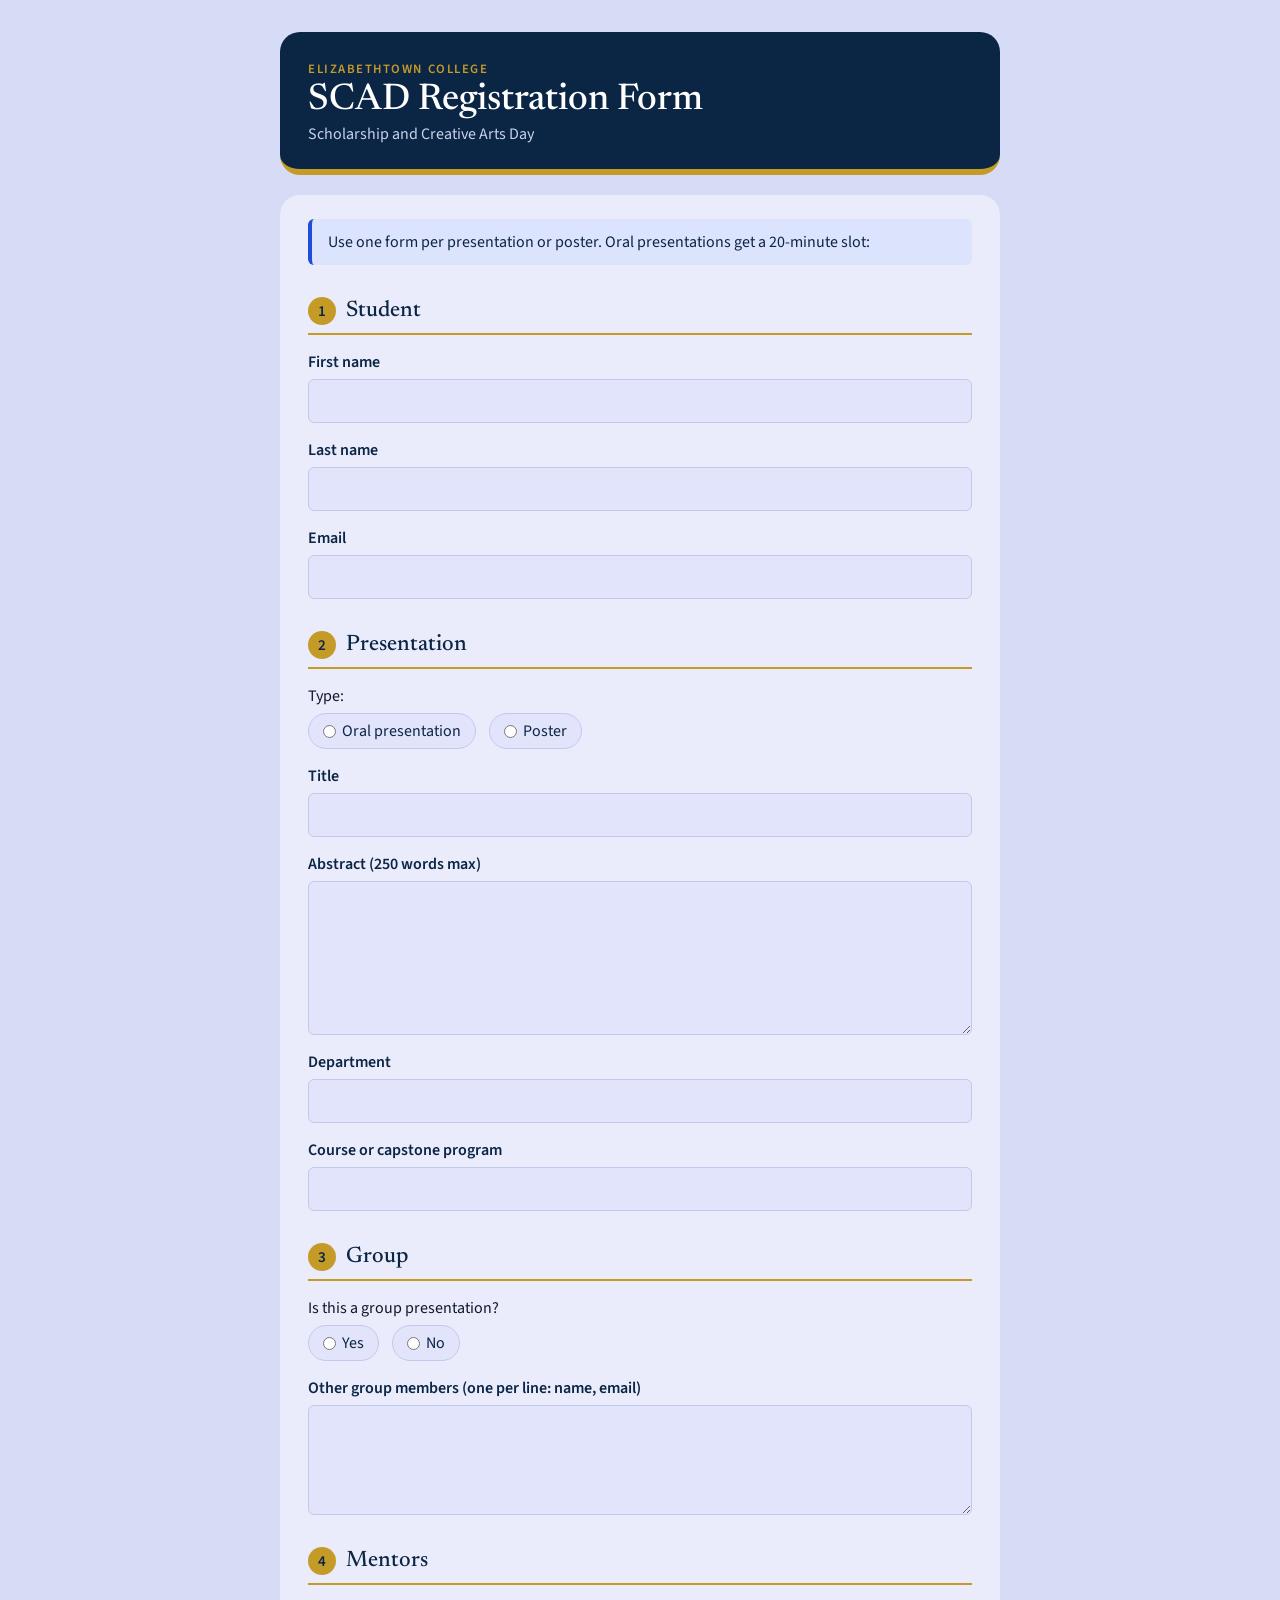
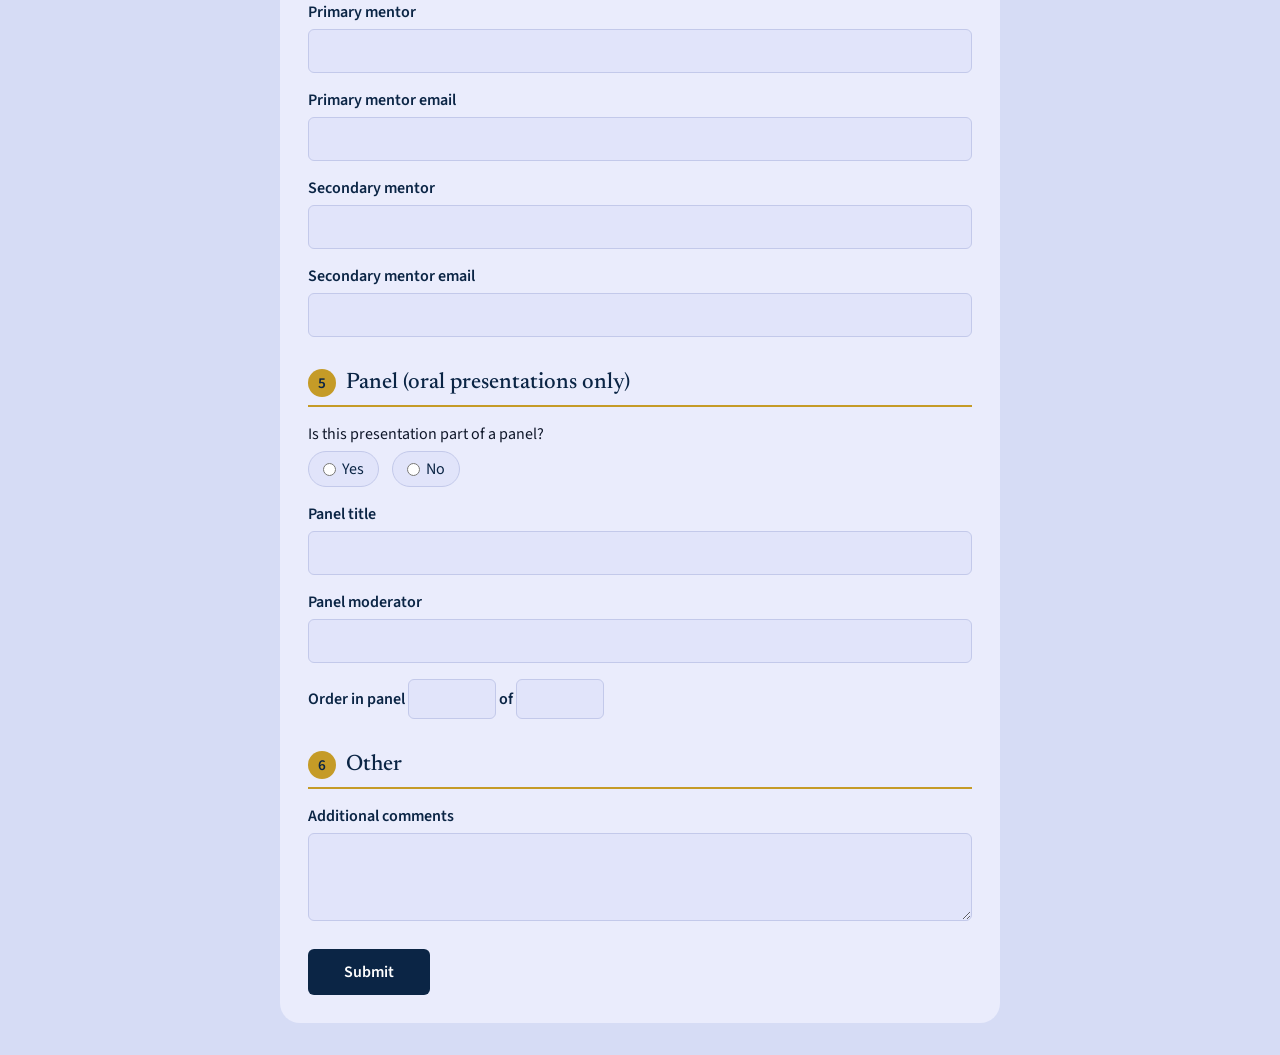
==== index.html @ baed6fb1 "Test Bare Bones Public Application Form" ====
<!DOCTYPE html>
<html lang="en">
<head>
  <meta charset="UTF-8">
  <meta name="viewport" content="width=device-width, initial-scale=1.0">
  <title>SCAD Registration</title>
  <link rel="preconnect" href="https://fonts.googleapis.com">
  <link rel="preconnect" href="https://fonts.gstatic.com" crossorigin>
  <link href="https://fonts.googleapis.com/css2?family=Newsreader:opsz,wght@6..72,500&family=Source+Sans+3:wght@400;600&display=swap" rel="stylesheet">
  <link rel="stylesheet" href="styles.css">
</head>
<body>
  <header class="banner">
    <p class="eyebrow">Elizabethtown College</p>
    <h1>SCAD Registration Form</h1>
    <p class="subtitle">Scholarship and Creative Arts Day</p>
  </header>

  <form id="scad-form">

    <p class="note">
      Use one form per presentation or poster. Oral presentations get a 20-minute slot:
    </p>

    <h2>Student</h2>
    <label>First name <input type="text" name="first_name" required></label><br>
    <label>Last name <input type="text" name="last_name" required></label><br>
    <label>Email <input type="email" name="email" required></label><br>

    <h2>Presentation</h2>
    <p>Type:</p>
    <label><input type="radio" name="submission_type" value="oral" required> Oral presentation</label>
    <label><input type="radio" name="submission_type" value="poster"> Poster</label><br>
    <label>Title <input type="text" name="title" required></label><br>
    <label>Abstract (250 words max)<br>
      <textarea name="abstract" rows="6" cols="60" required></textarea>
    </label><br>
    <label>Department <input type="text" name="department" required></label><br>
    <label>Course or capstone program <input type="text" name="course"></label><br>

    <h2>Group</h2>
    <p>Is this a group presentation?</p>
    <label><input type="radio" name="is_group" value="yes" required> Yes</label>
    <label><input type="radio" name="is_group" value="no"> No</label><br>
    <label>Other group members (one per line: name, email)<br>
      <textarea name="group_members" rows="4" cols="60"></textarea>
    </label><br>

    <h2>Mentors</h2>
    <label>Primary mentor <input type="text" name="mentor1_name" required></label><br>
    <label>Primary mentor email <input type="email" name="mentor1_email" required></label><br>
    <label>Secondary mentor <input type="text" name="mentor2_name"></label><br>
    <label>Secondary mentor email <input type="email" name="mentor2_email"></label><br>

    <h2>Panel (oral presentations only)</h2>
    <p>Is this presentation part of a panel?</p>
    <label><input type="radio" name="is_panel" value="yes"> Yes</label>
    <label><input type="radio" name="is_panel" value="no"> No</label><br>
    <label>Panel title <input type="text" name="panel_title"></label><br>
    <label>Panel moderator <input type="text" name="panel_moderator"></label><br>
    <label>Order in panel <input type="number" name="panel_position" min="1"> of <input type="number" name="panel_size" min="1"></label><br>

    <h2>Other</h2>
    <label>Additional comments<br>
      <textarea name="comments" rows="3" cols="60"></textarea>
    </label><br><br>

    <button type="submit">Submit</button>
  </form>

  <script src="script.js"></script>
</body>
</html>
---- styles.css ----
/* Colors and fonts from our Google Stitch style guide */
:root {
  --primary: #0B2545;     /* dark navy: banner, headings, submit button */
  --secondary: #C59B27;   /* gold: accents, section numbers */
  --tertiary: #1D4ED8;    /* bright blue: focus, selected options, info note */
  --neutral: #0F172A;     /* near-black: body text */

  --page-bg: #D6DCF5;     /* lavender page background */
  --card-bg: #EAECFC;     /* light lavender card */
  --input-bg: #E1E4FA;    /* input fill */
  --border: #C3C9EA;
  --note-bg: #DCE4FD;     /* light blue for the info note */

  --font-headline: "Newsreader", Georgia, serif;
  --font-body: "Source Sans 3", Arial, sans-serif;

  --radius-card: 20px;
  --radius-control: 6px;
}

body {
  font-family: var(--font-body);
  background-color: var(--page-bg);
  color: var(--neutral);
  max-width: 720px;
  margin: 0 auto;
  padding: 32px 20px;
}

/* ---------- Navy banner at the top ---------- */
.banner {
  background-color: var(--primary);
  color: #fff;
  border-radius: var(--radius-card);
  padding: 28px 28px 24px;
  margin-bottom: 20px;
  border-bottom: 6px solid var(--secondary);
}

.banner h1 {
  font-family: var(--font-headline);
  font-weight: 500;
  font-size: 2.3rem;
  color: #fff;
  margin: 4px 0;
}

.eyebrow {
  margin: 0;
  font-size: 0.8rem;
  font-weight: 600;
  letter-spacing: 0.12em;
  text-transform: uppercase;
  color: var(--secondary);
}

.subtitle {
  margin: 0;
  color: #C9D3EA;
}

/* ---------- Form card ---------- */
form {
  background-color: var(--card-bg);
  border-radius: var(--radius-card);
  padding: 24px 28px 28px;
  counter-reset: section;
}

/* Spacing is handled with CSS, so hide the <br> tags */
form br {
  display: none;
}

/* Blue info note at the top of the form */
.note {
  background-color: var(--note-bg);
  border-left: 4px solid var(--tertiary);
  border-radius: var(--radius-control);
  padding: 12px 16px;
  margin: 0 0 8px;
  color: var(--primary);
}

/* Section headings: navy serif text with a gold number in front */
h2 {
  font-family: var(--font-headline);
  font-weight: 500;
  font-size: 1.4rem;
  color: var(--primary);
  margin: 32px 0 4px;
  padding-bottom: 8px;
  border-bottom: 2px solid var(--secondary);
  display: flex;
  align-items: center;
  gap: 10px;
  counter-increment: section;
}

h2::before {
  content: counter(section);
  display: inline-flex;
  align-items: center;
  justify-content: center;
  width: 28px;
  height: 28px;
  border-radius: 50%;
  background-color: var(--secondary);
  color: var(--primary);
  font-family: var(--font-body);
  font-size: 0.95rem;
  font-weight: 600;
}

p {
  margin: 16px 0 6px;
}

/* ---------- Fields ---------- */
label {
  display: block;
  margin-top: 16px;
  font-weight: 600;
  color: var(--primary);
}

input[type="text"],
input[type="email"],
textarea {
  display: block;
  width: 100%;
  box-sizing: border-box;
  margin-top: 6px;
  padding: 10px 12px;
  font-family: var(--font-body);
  font-size: 1rem;
  color: var(--neutral);
  background-color: var(--input-bg);
  border: 1px solid var(--border);
  border-radius: var(--radius-control);
}

input[type="number"] {
  width: 70px;
  padding: 8px;
  font-family: var(--font-body);
  font-size: 1rem;
  background-color: var(--input-bg);
  border: 1px solid var(--border);
  border-radius: var(--radius-control);
}

input:hover,
textarea:hover {
  border-color: var(--primary);
}

input:focus,
textarea:focus {
  outline: none;
  background-color: #fff;
  border-color: var(--tertiary);
  box-shadow: 0 0 0 3px rgba(29, 78, 216, 0.2);
}

/* Radio options look like small pills; the chosen one turns blue */
label:has(input[type="radio"]) {
  display: inline-flex;
  align-items: center;
  gap: 6px;
  margin: 0 10px 0 0;
  padding: 6px 14px;
  font-weight: 400;
  background-color: var(--input-bg);
  border: 1px solid var(--border);
  border-radius: 999px;
  cursor: pointer;
}

label:has(input[type="radio"]:checked) {
  background-color: var(--tertiary);
  border-color: var(--tertiary);
  color: #fff;
}

input[type="radio"] {
  accent-color: var(--primary);
  margin: 0;
}

input[type="radio"]:checked {
  accent-color: var(--secondary);
}

/* ---------- Submit button ---------- */
button {
  margin-top: 28px;
  font-family: var(--font-body);
  font-size: 1rem;
  font-weight: 600;
  background-color: var(--primary);
  color: #fff;
  border: none;
  border-radius: var(--radius-control);
  padding: 12px 36px;
  cursor: pointer;
}

button:hover {
  background-color: var(--tertiary);
}

button:focus-visible {
  outline: 3px solid var(--secondary);
  outline-offset: 2px;
}
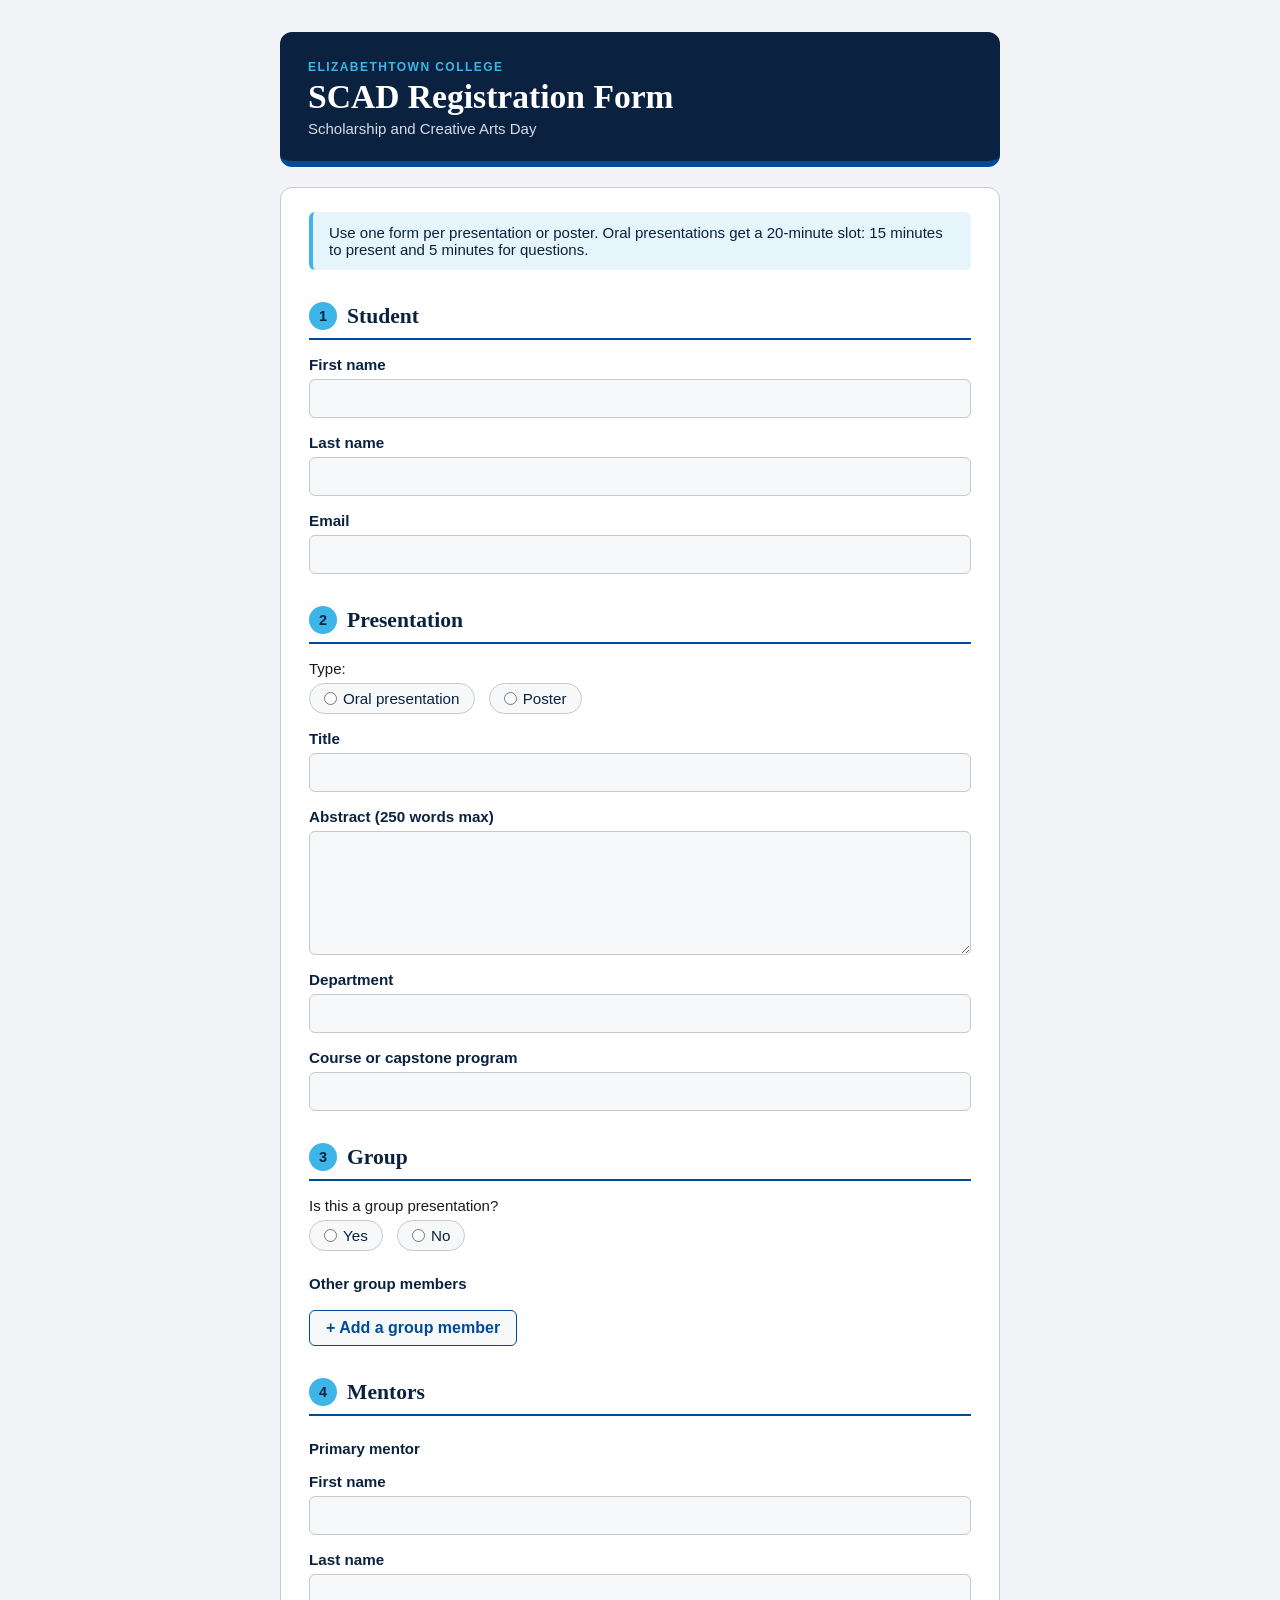
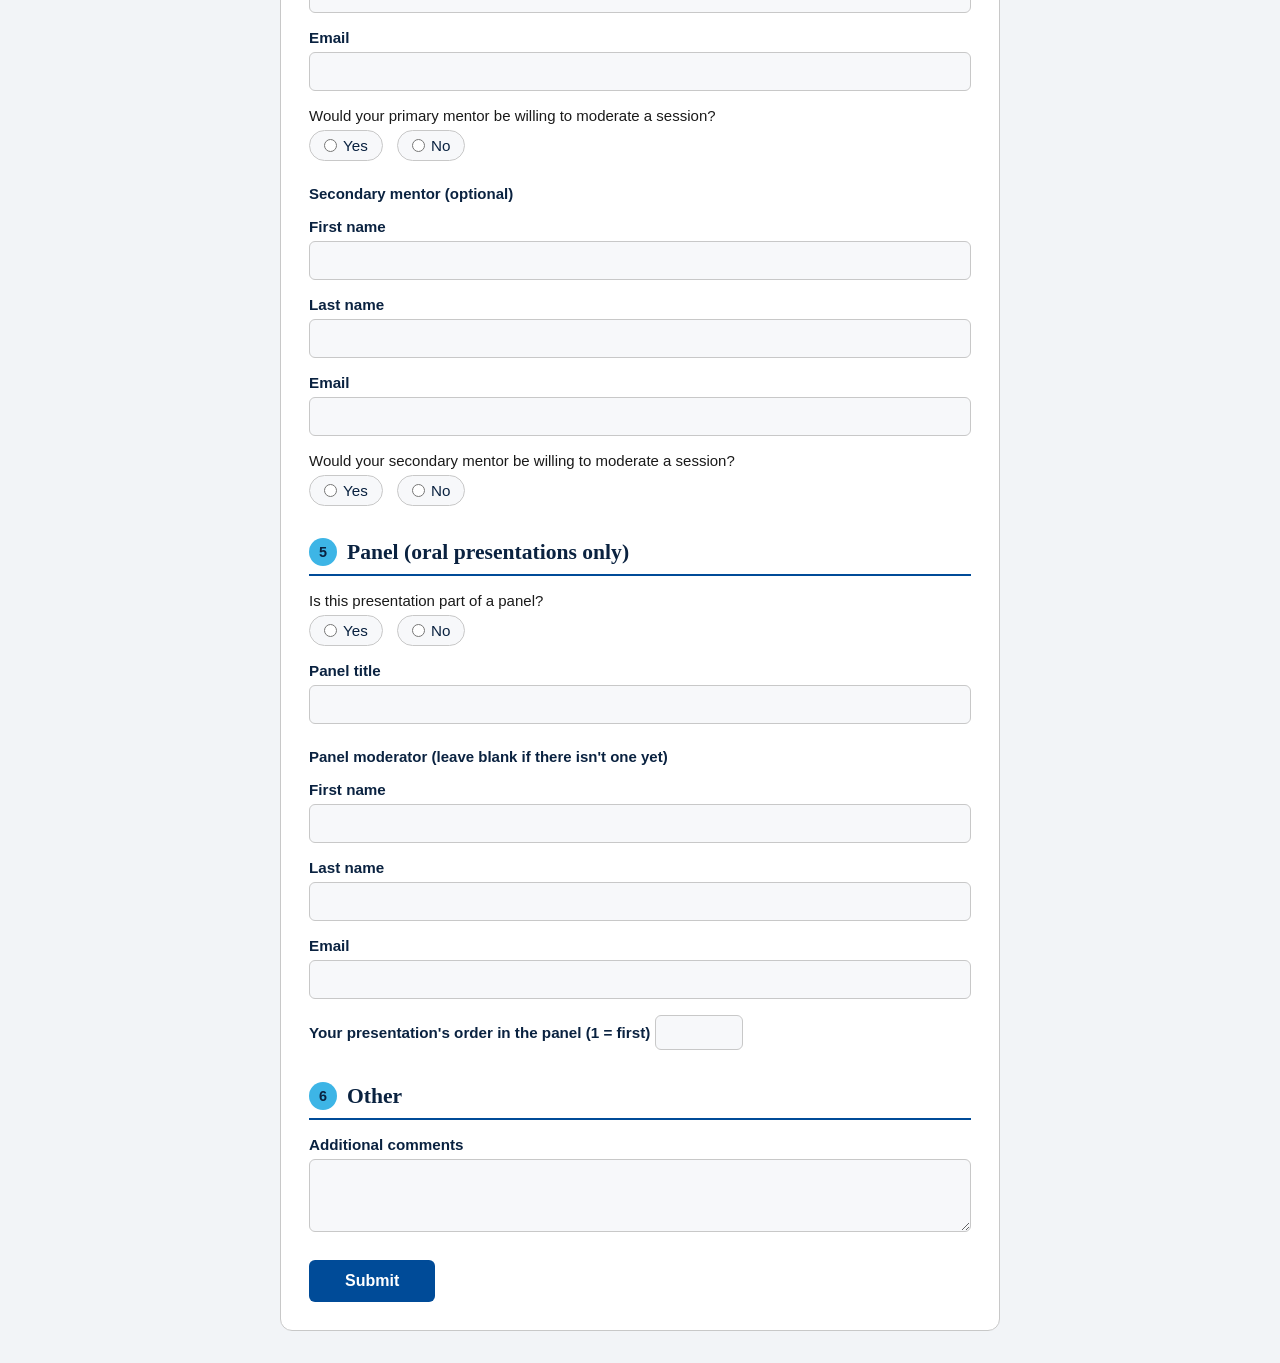
==== commit 50e1d93c: "Update on Colors and Minor fixes before Django" ====
--- a/index.html
+++ b/index.html
@@ -4,9 +4,6 @@
   <meta charset="UTF-8">
   <meta name="viewport" content="width=device-width, initial-scale=1.0">
   <title>SCAD Registration</title>
-  <link rel="preconnect" href="https://fonts.googleapis.com">
-  <link rel="preconnect" href="https://fonts.gstatic.com" crossorigin>
-  <link href="https://fonts.googleapis.com/css2?family=Newsreader:opsz,wght@6..72,500&family=Source+Sans+3:wght@400;600&display=swap" rel="stylesheet">
   <link rel="stylesheet" href="styles.css">
 </head>
 <body>
@@ -20,6 +17,7 @@
 
     <p class="note">
       Use one form per presentation or poster. Oral presentations get a 20-minute slot:
+      15 minutes to present and 5 minutes for questions.
     </p>
 
     <h2>Student</h2>
@@ -42,23 +40,37 @@
     <p>Is this a group presentation?</p>
     <label><input type="radio" name="is_group" value="yes" required> Yes</label>
     <label><input type="radio" name="is_group" value="no"> No</label><br>
-    <label>Other group members (one per line: name, email)<br>
-      <textarea name="group_members" rows="4" cols="60"></textarea>
-    </label><br>
+    <p class="subheading">Other group members</p>
+    <div id="group-members"></div>
+    <button type="button" id="add-member" class="secondary-button">+ Add a group member</button>
 
     <h2>Mentors</h2>
-    <label>Primary mentor <input type="text" name="mentor1_name" required></label><br>
-    <label>Primary mentor email <input type="email" name="mentor1_email" required></label><br>
-    <label>Secondary mentor <input type="text" name="mentor2_name"></label><br>
-    <label>Secondary mentor email <input type="email" name="mentor2_email"></label><br>
+    <p class="subheading">Primary mentor</p>
+    <label>First name <input type="text" name="mentor1_first_name" required></label><br>
+    <label>Last name <input type="text" name="mentor1_last_name" required></label><br>
+    <label>Email <input type="email" name="mentor1_email" required></label><br>
+    <p>Would your primary mentor be willing to moderate a session?</p>
+    <label><input type="radio" name="mentor1_willing_to_moderate" value="yes"> Yes</label>
+    <label><input type="radio" name="mentor1_willing_to_moderate" value="no"> No</label><br>
+
+    <p class="subheading">Secondary mentor (optional)</p>
+    <label>First name <input type="text" name="mentor2_first_name"></label><br>
+    <label>Last name <input type="text" name="mentor2_last_name"></label><br>
+    <label>Email <input type="email" name="mentor2_email"></label><br>
+    <p>Would your secondary mentor be willing to moderate a session?</p>
+    <label><input type="radio" name="mentor2_willing_to_moderate" value="yes"> Yes</label>
+    <label><input type="radio" name="mentor2_willing_to_moderate" value="no"> No</label><br>
 
     <h2>Panel (oral presentations only)</h2>
     <p>Is this presentation part of a panel?</p>
     <label><input type="radio" name="is_panel" value="yes"> Yes</label>
     <label><input type="radio" name="is_panel" value="no"> No</label><br>
     <label>Panel title <input type="text" name="panel_title"></label><br>
-    <label>Panel moderator <input type="text" name="panel_moderator"></label><br>
-    <label>Order in panel <input type="number" name="panel_position" min="1"> of <input type="number" name="panel_size" min="1"></label><br>
+    <p class="subheading">Panel moderator (leave blank if there isn't one yet)</p>
+    <label>First name <input type="text" name="moderator_first_name"></label><br>
+    <label>Last name <input type="text" name="moderator_last_name"></label><br>
+    <label>Email <input type="email" name="moderator_email"></label><br>
+    <label>Your presentation's order in the panel (1 = first) <input type="number" name="panel_order" min="1"></label><br>
 
     <h2>Other</h2>
     <label>Additional comments<br>
@@ -70,4 +82,4 @@
 
   <script src="script.js"></script>
 </body>
-</html>
+</html>
--- a/styles.css
+++ b/styles.css
@@ -1,67 +1,74 @@
-/* Colors and fonts from our Google Stitch style guide */
+/* Colors and fonts from the Elizabethtown College Brand Style Guide (Sept. 2025) */
 :root {
-  --primary: #0B2545;     /* dark navy: banner, headings, submit button */
-  --secondary: #C59B27;   /* gold: accents, section numbers */
-  --tertiary: #1D4ED8;    /* bright blue: focus, selected options, info note */
-  --neutral: #0F172A;     /* near-black: body text */
-
-  --page-bg: #D6DCF5;     /* lavender page background */
-  --card-bg: #EAECFC;     /* light lavender card */
-  --input-bg: #E1E4FA;    /* input fill */
-  --border: #C3C9EA;
-  --note-bg: #DCE4FD;     /* light blue for the info note */
-
-  --font-headline: "Newsreader", Georgia, serif;
-  --font-body: "Source Sans 3", Arial, sans-serif;
-
-  --radius-card: 20px;
+  /* Brand colors */
+  --etown-blue: #004B98;   /* PMS 2945, primary: buttons, focus */
+  --etown-navy: #0A2240;   /* PMS 289: banner, headings, labels */
+  --sky-blue: #3DB5E6;     /* PMS 298: accents, section numbers */
+  --cool-gray: #C8C8C8;    /* PMS Cool Gray 3: borders */
+  --red: #E1261C;          /* PMS 485: errors */
+
+  /* Light tints for backgrounds */
+  --page-bg: #F2F4F7;      /* very light gray page */
+  --card-bg: #FFFFFF;      /* white form card */
+  --input-bg: #F7F8FA;     /* input fill */
+  --note-bg: #E6F4FB;      /* light sky blue info note */
+  --text: #1A1A1A;
+
+  /* Brand fonts: Clarendon for headlines, Verdana as the default.
+     Clarendon isn't on every computer, so it falls back to Georgia. */
+  --font-headline: "Clarendon", "Clarendon BT", Georgia, serif;
+  --font-body: Verdana, Geneva, sans-serif;
+
+  --radius-card: 12px;
   --radius-control: 6px;
 }
 
 body {
   font-family: var(--font-body);
+  font-size: 15px;
   background-color: var(--page-bg);
-  color: var(--neutral);
+  color: var(--text);
   max-width: 720px;
   margin: 0 auto;
   padding: 32px 20px;
 }
 
-/* ---------- Navy banner at the top ---------- */
+/* Navy banner at the top */
 .banner {
-  background-color: var(--primary);
+  background-color: var(--etown-navy);
   color: #fff;
   border-radius: var(--radius-card);
   padding: 28px 28px 24px;
   margin-bottom: 20px;
-  border-bottom: 6px solid var(--secondary);
+  border-bottom: 6px solid var(--etown-blue);
 }
 
 .banner h1 {
   font-family: var(--font-headline);
-  font-weight: 500;
-  font-size: 2.3rem;
+  font-weight: 700;
+  font-size: 2.1rem;
   color: #fff;
   margin: 4px 0;
 }
 
 .eyebrow {
   margin: 0;
-  font-size: 0.8rem;
-  font-weight: 600;
+  font-size: 0.75rem;
+  font-weight: 700;
   letter-spacing: 0.12em;
   text-transform: uppercase;
-  color: var(--secondary);
+  color: var(--sky-blue);
 }
 
 .subtitle {
   margin: 0;
-  color: #C9D3EA;
-}
-
-/* ---------- Form card ---------- */
+  color: #D5DCE6;
+}
+
+/* Form card */
 form {
   background-color: var(--card-bg);
+  border: 1px solid var(--cool-gray);
   border-radius: var(--radius-card);
   padding: 24px 28px 28px;
   counter-reset: section;
@@ -72,25 +79,25 @@
   display: none;
 }
 
-/* Blue info note at the top of the form */
+/* Light blue info note at the top of the form */
 .note {
   background-color: var(--note-bg);
-  border-left: 4px solid var(--tertiary);
+  border-left: 4px solid var(--sky-blue);
   border-radius: var(--radius-control);
   padding: 12px 16px;
   margin: 0 0 8px;
-  color: var(--primary);
-}
-
-/* Section headings: navy serif text with a gold number in front */
+  color: var(--etown-navy);
+}
+
+/* Section headings: navy text with a numbered circle in front */
 h2 {
   font-family: var(--font-headline);
-  font-weight: 500;
-  font-size: 1.4rem;
-  color: var(--primary);
+  font-weight: 700;
+  font-size: 1.35rem;
+  color: var(--etown-navy);
   margin: 32px 0 4px;
   padding-bottom: 8px;
-  border-bottom: 2px solid var(--secondary);
+  border-bottom: 2px solid var(--etown-blue);
   display: flex;
   align-items: center;
   gap: 10px;
@@ -105,23 +112,31 @@
   width: 28px;
   height: 28px;
   border-radius: 50%;
-  background-color: var(--secondary);
-  color: var(--primary);
-  font-family: var(--font-body);
-  font-size: 0.95rem;
-  font-weight: 600;
+  background-color: var(--sky-blue);
+  color: var(--etown-navy);
+  font-family: var(--font-body);
+  font-size: 0.9rem;
+  font-weight: 700;
 }
 
 p {
   margin: 16px 0 6px;
 }
 
-/* ---------- Fields ---------- */
+/* Smaller headings inside a section */
+.subheading {
+  font-weight: 700;
+  color: var(--etown-navy);
+  margin-top: 24px;
+}
+
+/* Fields */
 label {
   display: block;
   margin-top: 16px;
-  font-weight: 600;
-  color: var(--primary);
+  font-weight: 700;
+  font-size: 0.95rem;
+  color: var(--etown-navy);
 }
 
 input[type="text"],
@@ -133,10 +148,10 @@
   margin-top: 6px;
   padding: 10px 12px;
   font-family: var(--font-body);
-  font-size: 1rem;
-  color: var(--neutral);
-  background-color: var(--input-bg);
-  border: 1px solid var(--border);
+  font-size: 0.95rem;
+  color: var(--text);
+  background-color: var(--input-bg);
+  border: 1px solid var(--cool-gray);
   border-radius: var(--radius-control);
 }
 
@@ -144,26 +159,26 @@
   width: 70px;
   padding: 8px;
   font-family: var(--font-body);
-  font-size: 1rem;
-  background-color: var(--input-bg);
-  border: 1px solid var(--border);
+  font-size: 0.95rem;
+  background-color: var(--input-bg);
+  border: 1px solid var(--cool-gray);
   border-radius: var(--radius-control);
 }
 
 input:hover,
 textarea:hover {
-  border-color: var(--primary);
+  border-color: var(--etown-navy);
 }
 
 input:focus,
 textarea:focus {
   outline: none;
   background-color: #fff;
-  border-color: var(--tertiary);
-  box-shadow: 0 0 0 3px rgba(29, 78, 216, 0.2);
-}
-
-/* Radio options look like small pills; the chosen one turns blue */
+  border-color: var(--etown-blue);
+  box-shadow: 0 0 0 3px rgba(0, 75, 152, 0.2);
+}
+
+/* Radio options look like small pills; the chosen one turns Etown blue */
 label:has(input[type="radio"]) {
   display: inline-flex;
   align-items: center;
@@ -172,33 +187,51 @@
   padding: 6px 14px;
   font-weight: 400;
   background-color: var(--input-bg);
-  border: 1px solid var(--border);
+  border: 1px solid var(--cool-gray);
   border-radius: 999px;
   cursor: pointer;
 }
 
 label:has(input[type="radio"]:checked) {
-  background-color: var(--tertiary);
-  border-color: var(--tertiary);
+  background-color: var(--etown-blue);
+  border-color: var(--etown-blue);
   color: #fff;
 }
 
 input[type="radio"] {
-  accent-color: var(--primary);
+  accent-color: var(--etown-navy);
   margin: 0;
 }
 
 input[type="radio"]:checked {
-  accent-color: var(--secondary);
-}
-
-/* ---------- Submit button ---------- */
+  accent-color: var(--sky-blue);
+}
+
+/* Group member rows: first name, last name, email, remove button */
+.member-row {
+  display: grid;
+  grid-template-columns: 1fr 1fr 1.4fr auto;
+  gap: 8px;
+  margin-top: 8px;
+}
+
+.member-row input {
+  margin-top: 0;
+}
+
+@media (max-width: 600px) {
+  .member-row {
+    grid-template-columns: 1fr;
+  }
+}
+
+/* Submit button */
 button {
   margin-top: 28px;
   font-family: var(--font-body);
   font-size: 1rem;
-  font-weight: 600;
-  background-color: var(--primary);
+  font-weight: 700;
+  background-color: var(--etown-blue);
   color: #fff;
   border: none;
   border-radius: var(--radius-control);
@@ -207,10 +240,36 @@
 }
 
 button:hover {
-  background-color: var(--tertiary);
+  background-color: var(--etown-navy);
 }
 
 button:focus-visible {
-  outline: 3px solid var(--secondary);
+  outline: 3px solid var(--sky-blue);
   outline-offset: 2px;
 }
+
+/* Light outlined button for "Add a group member" */
+.secondary-button {
+  margin-top: 12px;
+  padding: 8px 16px;
+  background-color: var(--input-bg);
+  color: var(--etown-blue);
+  border: 1px solid var(--etown-blue);
+}
+
+.secondary-button:hover {
+  background-color: var(--note-bg);
+}
+
+/* Small red X that removes a group member row */
+.remove-member {
+  margin-top: 0;
+  padding: 0 14px;
+  background-color: #fff;
+  color: var(--red);
+  border: 1px solid var(--cool-gray);
+}
+
+.remove-member:hover {
+  background-color: #FDECEA;
+}
